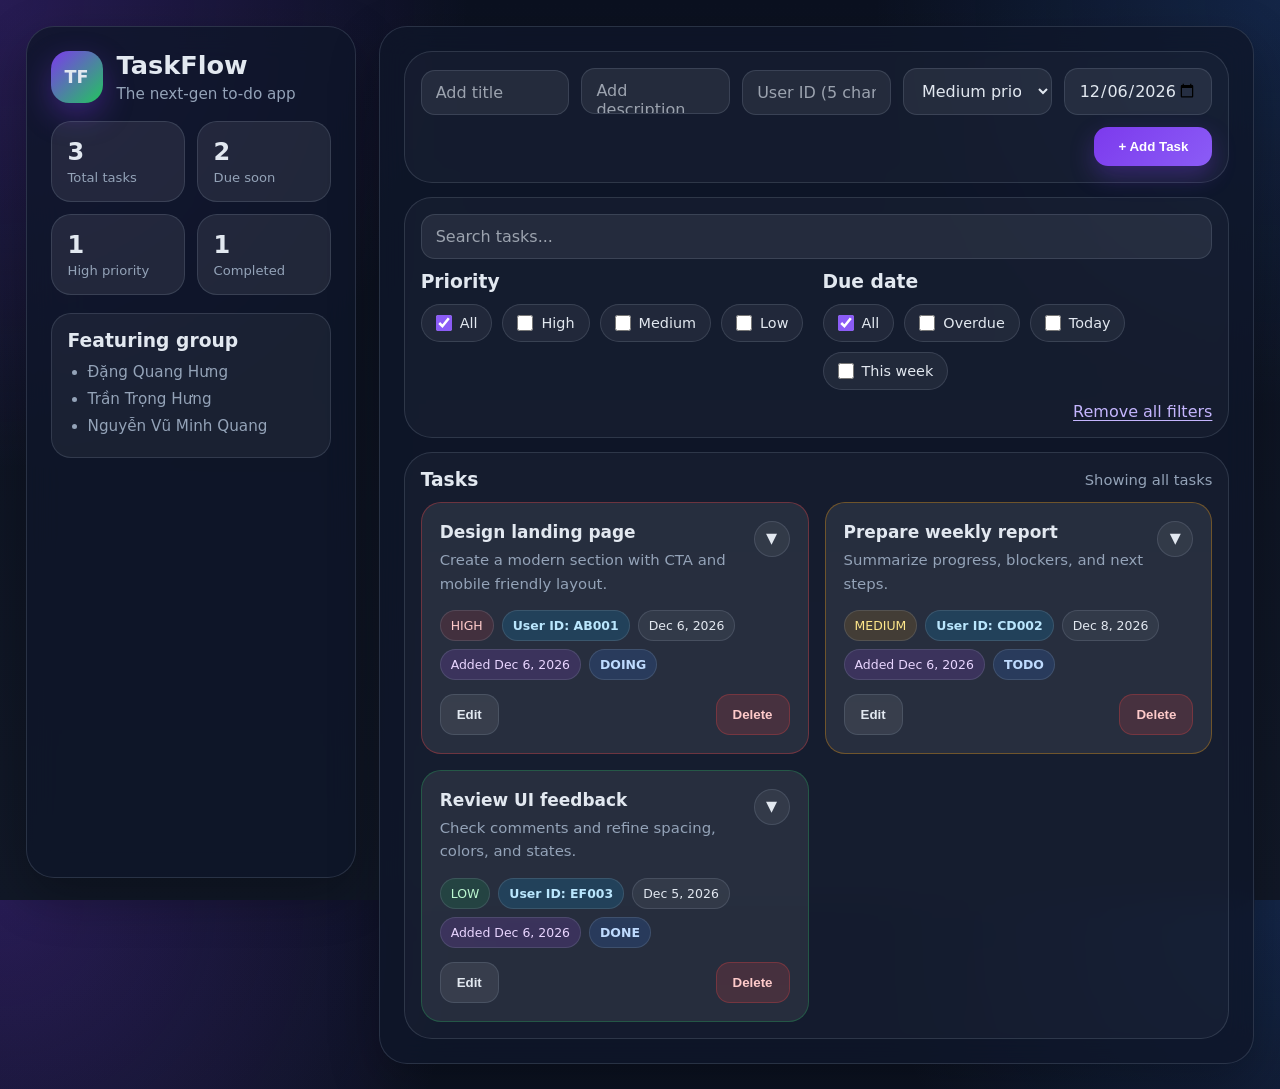
==== index.html @ d7f437a1 "tách thành nhiều file nhỏ" ====
<!DOCTYPE html>
<html lang="en">
<head>
  <meta charset="UTF-8" />
  <meta name="viewport" content="width=device-width, initial-scale=1.0" />
  <title>TaskFlow - The Next Gen To Do App</title>
  <link rel="stylesheet" href="styles.css" />
</head>
<body>
  <div class="app">
    <div class="shell">
      <aside class="panel sidebar">
        <div class="brand">
          <div class="logo">TF</div>
          <div>
            <h1>TaskFlow</h1>
            <p class="subtitle">The next-gen to-do app</p>
          </div>
        </div>

        <div class="stats">
          <div class="stat">
            <div class="value" id="totalCount">0</div>
            <div class="label">Total tasks</div>
          </div>
          <div class="stat">
            <div class="value" id="dueSoonCount">0</div>
            <div class="label">Due soon</div>
          </div>
          <div class="stat">
            <div class="value" id="highCount">0</div>
            <div class="label">High priority</div>
          </div>
          <div class="stat">
            <div class="value" id="doneCount">0</div>
            <div class="label">Completed</div>
          </div>
        </div>

        <div class="sidebar-note">
          <h3>Featuring group</h3>
          <ul>
            <li>Đặng Quang Hưng</li>
            <li>Trần Trọng Hưng</li>
            <li>Nguyễn Vũ Minh Quang</li>
          </ul>
        </div>
      </aside>

      <main class="panel main">
        <section class="top-card">
          <input id="quickTitle" type="text" placeholder="Add title" />
          <textarea id="quickDescription" placeholder="Add description"></textarea>
          <input id="quickUserId" type="text" placeholder="User ID (5 chars)" maxlength="5" minlength="5" />
          <select id="quickPriority" class="priority-select">
            <option value="low">Low priority</option>
            <option value="medium" selected>Medium priority</option>
            <option value="high">High priority</option>
          </select>
          <input id="quickDueDate" type="date" />
          <button class="btn toolbar-btn" id="quickAddTopBtn">+ Add Task</button>
          <div class="edit-strip" id="editStrip" style="display:none;">
            <button class="edit-link" id="cancelEditBtn" type="button">Cancel edit</button>
          </div>
        </section>

        <section class="filter-card">
          <div class="search-row">
            <input id="searchInput" type="text" placeholder="Search tasks..." />
          </div>
          <div class="filters-row">
            <div>
              <div class="section-heading">
                <h3>Priority</h3>
              </div>
              <div class="check-group" id="priorityChips">
                <label class="check-chip"><input type="checkbox" value="all" checked />All</label>
                <label class="check-chip"><input type="checkbox" value="high" />High</label>
                <label class="check-chip"><input type="checkbox" value="medium" />Medium</label>
                <label class="check-chip"><input type="checkbox" value="low" />Low</label>
              </div>
            </div>
            <div>
              <div class="section-heading">
                <h3>Due date</h3>
              </div>
              <div class="check-group" id="dateChips">
                <label class="check-chip"><input type="checkbox" value="all" checked />All</label>
                <label class="check-chip"><input type="checkbox" value="overdue" />Overdue</label>
                <label class="check-chip"><input type="checkbox" value="today" />Today</label>
                <label class="check-chip"><input type="checkbox" value="week" />This week</label>
              </div>
            </div>
          </div>
          <div style="display:flex; justify-content:flex-end;">
            <button class="clear-filters" id="clearFiltersBtn" type="button">Remove all filters</button>
          </div>
        </section>

        <section class="task-area">
          <div class="section-heading">
            <h3>Tasks</h3>
            <p id="filterSummary" class="toolbar-note"></p>
          </div>
          <div class="task-list" id="taskList"></div>
        </section>
      </main>
    </div>
  </div>
  <script src="script.js"></script>
</body>
</html>
---- styles.css ----
:root {
      --bg: #0f172a;
      --panel: rgba(15, 23, 42, 0.78);
      --card: rgba(255, 255, 255, 0.08);
      --text: #e2e8f0;
      --muted: #94a3b8;
      --line: rgba(148, 163, 184, 0.2);
      --primary: #7c3aed;
      --primary-2: #8b5cf6;
      --danger: #ef4444;
      --shadow: 0 18px 50px rgba(0, 0, 0, 0.28);
      --radius-xl: 28px;
      --radius-lg: 20px;
    }

    * { box-sizing: border-box; }
    html, body { height: 100%; }
    body {
      margin: 0;
      font-family: Inter, system-ui, -apple-system, Segoe UI, Roboto, Arial, sans-serif;
      color: var(--text);
      background:
        radial-gradient(circle at top left, rgba(124, 58, 237, 0.25), transparent 30%),
        radial-gradient(circle at top right, rgba(59, 130, 246, 0.18), transparent 26%),
        linear-gradient(180deg, #0b1120 0%, #111827 100%);
    }

    .app {
      min-height: 100vh;
      padding: clamp(12px, 2vw, 28px);
    }

    .shell {
      width: min(1440px, 100%);
      margin: 0 auto;
      display: grid;
      grid-template-columns: minmax(290px, 330px) minmax(0, 1fr);
      gap: clamp(16px, 1.8vw, 24px);
      align-items: start;
    }

    .panel {
      background: var(--panel);
      backdrop-filter: blur(16px);
      border: 1px solid var(--line);
      border-radius: var(--radius-xl);
      box-shadow: var(--shadow);
      overflow: hidden;
      min-width: 0;
    }

    .sidebar {
      min-height: calc(100vh - clamp(24px, 4vw, 48px));
      padding: clamp(18px, 2vw, 24px);
      display: flex;
      flex-direction: column;
      gap: 18px;
    }

    .brand {
      display: flex;
      align-items: center;
      gap: 14px;
    }

    .logo {
      width: 52px;
      height: 52px;
      border-radius: 18px;
      background: linear-gradient(135deg, var(--primary), #22c55e);
      display: grid;
      place-items: center;
      font-weight: 800;
      font-size: 1.1rem;
      box-shadow: 0 12px 30px rgba(124, 58, 237, 0.35);
    }

    h1, h2, h3, p { margin: 0; }
    h1 { font-size: 1.6rem; line-height: 1.1; }
    .subtitle { color: var(--muted); margin-top: 6px; font-size: 0.95rem; }

    .stats {
      display: grid;
      grid-template-columns: repeat(2, minmax(0, 1fr));
      gap: 12px;
    }

    .stat {
      padding: 16px;
      border-radius: var(--radius-lg);
      background: var(--card);
      border: 1px solid var(--line);
    }

    .stat .value { font-size: 1.5rem; font-weight: 800; }
    .stat .label { color: var(--muted); font-size: 0.82rem; margin-top: 4px; }

    .sidebar-note {
      padding: 16px;
      border-radius: var(--radius-lg);
      background: rgba(255,255,255,0.05);
      border: 1px solid var(--line);
    }

    .sidebar-note ul {
      margin: 8px 0 0;
      padding-left: 20px;
      color: var(--muted);
      line-height: 1.8;
      font-size: 0.95rem;
    }

    .main {
      min-width: 0;
      display: grid;
      gap: 14px;
      padding: clamp(18px, 2vw, 24px);
    }

    .top-card,
    .filter-card,
    .task-area {
      padding: 16px;
      border-radius: var(--radius-xl);
      border: 1px solid var(--line);
      background: rgba(255,255,255,0.03);
    }

    .top-card {
      display: grid;
      grid-template-columns: repeat(5, minmax(0, 1fr));
      grid-template-areas:
        "title desc userId priority date"
        ". . . . add";
      gap: 12px;
      align-items: end;
    }

    .top-card textarea {
      min-height: 46px;
      height: 46px;
      resize: none;
      align-self: center;
    }

    #quickTitle { grid-area: title; }
    #quickDescription { grid-area: desc; }
    #quickUserId { grid-area: userId; }
    #quickPriority { grid-area: priority; }
    #quickDueDate { grid-area: date; }

    .toolbar-btn {
      grid-area: add;
      justify-self: end;
      min-width: 118px;
      white-space: nowrap;
    }

    .edit-strip {
      grid-column: 1 / -1;
      display: flex;
      justify-content: flex-end;
      margin-top: 4px;
    }

    .edit-link,
    .clear-filters {
      border: none;
      background: transparent;
      color: #c4b5fd;
      cursor: pointer;
      font: inherit;
      padding: 0;
      text-decoration: underline;
      text-underline-offset: 3px;
    }

    .edit-link:hover,
    .clear-filters:hover { color: #e9d5ff; }

    .filter-card {
      display: grid;
      gap: 12px;
    }

    .search-row input { width: 100%; }

    .filters-row {
      display: grid;
      grid-template-columns: minmax(0, 1fr) minmax(0, 1fr);
      gap: 12px;
    }

    .section-heading {
      display: flex;
      justify-content: space-between;
      align-items: center;
      gap: 12px;
      margin-bottom: 12px;
    }

    .toolbar-note {
      color: var(--muted);
      font-size: 0.92rem;
    }

    .chip-group,
    .check-group {
      display: flex;
      flex-wrap: wrap;
      gap: 10px;
      align-items: center;
    }

    .check-chip {
      display: inline-flex;
      align-items: center;
      gap: 8px;
      border: 1px solid var(--line);
      background: rgba(255,255,255,0.06);
      color: var(--text);
      border-radius: 999px;
      padding: 10px 14px;
      cursor: pointer;
      font-size: 0.9rem;
      transition: 0.2s ease;
      white-space: nowrap;
      user-select: none;
    }

    .check-chip:hover {
      background: rgba(124, 58, 237, 0.14);
      border-color: rgba(124, 58, 237, 0.4);
    }

    .check-chip input {
      width: 16px;
      height: 16px;
      margin: 0;
      accent-color: #8b5cf6;
    }

    .btn {
      border: none;
      border-radius: 14px;
      padding: 12px 16px;
      font-weight: 700;
      cursor: pointer;
      transition: 0.2s ease;
      color: white;
      background: linear-gradient(135deg, var(--primary), var(--primary-2));
      box-shadow: 0 10px 24px rgba(124, 58, 237, 0.32);
    }
    .btn:hover { transform: translateY(-1px); }
    .btn.ghost {
      background: rgba(255,255,255,0.08);
      box-shadow: none;
      border: 1px solid var(--line);
      color: var(--text);
    }
    .btn.danger {
      background: rgba(239, 68, 68, 0.16);
      color: #fecaca;
      box-shadow: none;
      border: 1px solid rgba(239, 68, 68, 0.28);
    }

    input, select, textarea {
      width: 100%;
      border: 1px solid var(--line);
      background: rgba(255,255,255,0.07);
      color: var(--text);
      border-radius: 14px;
      padding: 12px 14px;
      outline: none;
      font: inherit;
    }

    input::placeholder, textarea::placeholder { color: #9ca3af; }
    input:focus, select:focus, textarea:focus {
      border-color: rgba(124,58,237,0.8);
      box-shadow: 0 0 0 3px rgba(124,58,237,0.18);
    }

    .priority-select option { background: #111827; }

    .task-list {
      display: grid;
      grid-template-columns: repeat(auto-fit, minmax(290px, 1fr));
      gap: 16px;
      align-items: stretch;
    }

    .task {
      background: var(--card);
      border: 1px solid var(--line);
      border-radius: var(--radius-lg);
      padding: 18px;
      display: grid;
      gap: 14px;
      min-height: 210px;
      min-width: 0;
    }

    .top-priority { border-color: rgba(239,68,68,0.35); }
    .medium-priority { border-color: rgba(245,158,11,0.35); }
    .low-priority { border-color: rgba(34,197,94,0.28); }

    .task-head {
      display: flex;
      justify-content: space-between;
      align-items: flex-start;
      gap: 10px;
    }

    .task-title {
      font-size: 1.06rem;
      font-weight: 800;
      line-height: 1.35;
    }

    .task-desc {
      color: var(--muted);
      font-size: 0.93rem;
      line-height: 1.55;
      margin-top: 6px;
    }

    .task-priority-wrap {
      position: relative;
      flex-shrink: 0;
    }

    .user-id-badge {
      background: rgba(59,130,246,0.14);
      color: #bfdbfe;
    }

    .priority-dropdown { position: relative; }

    .priority-toggle {
      display: inline-flex;
      align-items: center;
      justify-content: center;
      gap: 0;
      width: 36px;
      height: 36px;
      padding: 0;
      border-radius: 999px;
      border: 1px solid var(--line);
      background: rgba(255,255,255,0.06);
      color: var(--text);
      cursor: pointer;
      font: inherit;
      line-height: 1;
    }

    .priority-toggle:hover {
      background: rgba(124,58,237,0.14);
      border-color: rgba(124,58,237,0.4);
    }

    .priority-arrow {
      display: inline-block;
      transition: transform 0.18s ease;
      font-size: 0.9rem;
      transform: rotate(0deg);
    }

    .priority-dropdown.open .priority-arrow {
      transform: rotate(180deg);
    }

    .priority-menu {
      position: absolute;
      top: calc(100% + 8px);
      right: 0;
      z-index: 5;
      display: none;
      min-width: 150px;
      padding: 8px;
      border-radius: 16px;
      background: #111827;
      border: 1px solid var(--line);
      box-shadow: var(--shadow);
    }

    .priority-dropdown.open .priority-menu {
      display: grid;
      gap: 6px;
    }

    .status-option {
      width: 100%;
      border: 1px solid transparent;
      background: transparent;
      color: var(--text);
      text-align: left;
      border-radius: 12px;
      padding: 10px 12px;
      cursor: pointer;
      font: inherit;
    }

    .status-option:hover {
      background: rgba(124, 58, 237, 0.16);
      border-color: rgba(124, 58, 237, 0.25);
    }

    .meta {
      display: flex;
      flex-wrap: wrap;
      gap: 8px;
    }

    .badge {
      font-size: 0.78rem;
      padding: 7px 10px;
      border-radius: 999px;
      border: 1px solid var(--line);
      background: rgba(255,255,255,0.06);
      color: var(--text);
      white-space: nowrap;
    }

    .pri-high { background: rgba(239,68,68,0.14); color: #fecaca; }
    .pri-med { background: rgba(245,158,11,0.14); color: #fde68a; }
    .pri-low { background: rgba(34,197,94,0.14); color: #bbf7d0; }
    .overdue { background: rgba(239,68,68,0.16); color: #fecaca; }
    .status-badge { background: rgba(59,130,246,0.16); color: #bfdbfe; font-weight: 800; }
    .created-badge { background: rgba(168,85,247,0.16); color: #e9d5ff; }
    .user-badge { background: rgba(14,165,233,0.16); color: #bae6fd; font-weight: 800; }

    .task-footer {
      display: flex;
      justify-content: space-between;
      align-items: center;
      gap: 10px;
      margin-top: auto;
    }

    .empty {
      padding: 42px 20px;
      text-align: center;
      border: 1px dashed rgba(148, 163, 184, 0.3);
      border-radius: var(--radius-xl);
      color: var(--muted);
      background: rgba(255,255,255,0.03);
      grid-column: 1 / -1;
    }

    @media (max-width: 1180px) {
      .shell {
        grid-template-columns: minmax(280px, 320px) minmax(0, 1fr);
      }
      .top-card {
        grid-template-columns: repeat(2, minmax(0, 1fr));
        grid-template-areas:
          "title desc"
          "userId priority"
          "date add";
      }
      .toolbar-btn {
        justify-self: end;
        width: min(180px, 100%);
      }
      .task-list {
        grid-template-columns: repeat(auto-fit, minmax(260px, 1fr));
      }
    }

    @media (max-width: 980px), (orientation: portrait) {
      .shell { grid-template-columns: 1fr; }
      .sidebar { min-height: auto; }

      .top-card {
        grid-template-columns: 1fr;
        grid-template-areas:
          "title"
          "desc"
          "userId"
          "priority"
          "date"
          "add";
      }

      .filters-row {
        grid-template-columns: 1fr;
      }

      .toolbar-btn {
        justify-self: stretch;
        width: 100%;
        min-width: 0;
      }

      .task-list {
        grid-template-columns: repeat(auto-fit, minmax(240px, 1fr));
      }
    }

    @media (max-width: 720px) {
      .app { padding: 12px; }
      .sidebar, .main { padding: 18px; }
      .stats { grid-template-columns: 1fr 1fr; }
      .task-list { grid-template-columns: 1fr; }
      .toolbar-btn { width: 100%; }
      .priority-toggle { min-width: 112px; }
    }

    @media (orientation: landscape) and (max-height: 700px) {
      .app { padding: 12px; }
      .shell {
        width: 100%;
        grid-template-columns: minmax(260px, 300px) minmax(0, 1fr);
      }
      .sidebar {
        min-height: calc(100vh - 24px);
      }
      .task { min-height: 190px; }
    }

    @media (min-width: 1440px) {
      .shell {
        grid-template-columns: minmax(340px, 380px) minmax(0, 1fr);
      }
      .task-list { grid-template-columns: repeat(auto-fit, minmax(300px, 1fr)); }
      .sidebar, .main { padding: 28px; }
    }

    @media (min-width: 1920px) {
      .shell {
        width: min(1640px, 100%);
        grid-template-columns: minmax(360px, 420px) minmax(0, 1fr);
      }
      .task-list { grid-template-columns: repeat(auto-fit, minmax(320px, 1fr)); }
    }
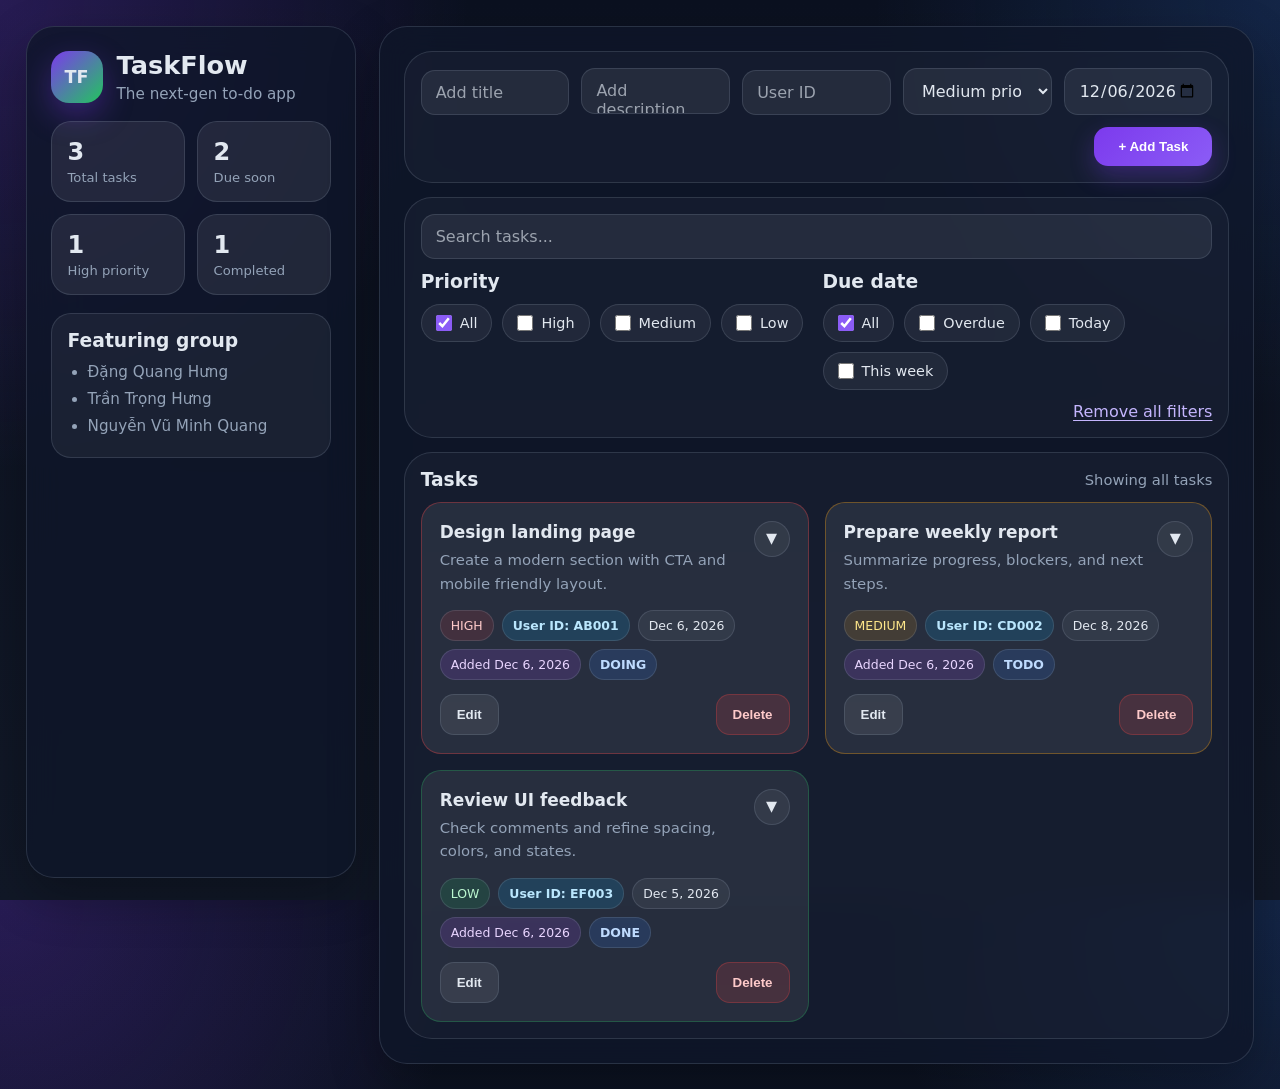
==== commit c11f7540: "Change to suit backend and add API" ====
--- a/index.html
+++ b/index.html
@@ -51,7 +51,7 @@
         <section class="top-card">
           <input id="quickTitle" type="text" placeholder="Add title" />
           <textarea id="quickDescription" placeholder="Add description"></textarea>
-          <input id="quickUserId" type="text" placeholder="User ID (5 chars)" maxlength="5" minlength="5" />
+          <input id="quickUserId" type="text" placeholder="User ID" />
           <select id="quickPriority" class="priority-select">
             <option value="low">Low priority</option>
             <option value="medium" selected>Medium priority</option>
@@ -107,6 +107,8 @@
       </main>
     </div>
   </div>
-  <script src="script.js"></script>
+
+  
+  <script type="module" src="script.js"></script>
 </body>
 </html>
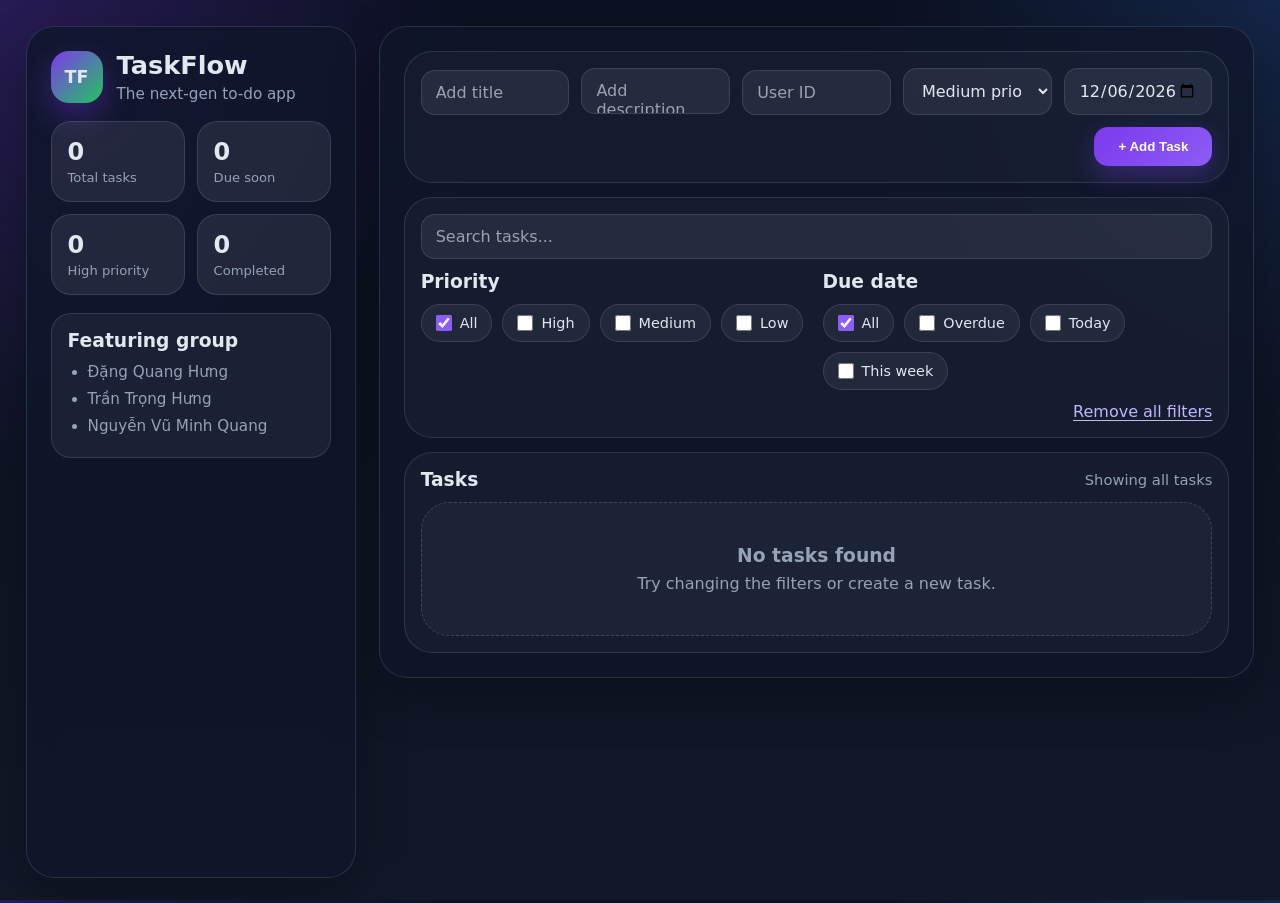
==== commit c5f837d7: "update" ====
--- a/index.html
+++ b/index.html
@@ -4,7 +4,545 @@
   <meta charset="UTF-8" />
   <meta name="viewport" content="width=device-width, initial-scale=1.0" />
   <title>TaskFlow - The Next Gen To Do App</title>
-  <link rel="stylesheet" href="styles.css" />
+  <style>
+    :root {
+      --bg: #0f172a;
+      --panel: rgba(15, 23, 42, 0.78);
+      --card: rgba(255, 255, 255, 0.08);
+      --text: #e2e8f0;
+      --muted: #94a3b8;
+      --line: rgba(148, 163, 184, 0.2);
+      --primary: #7c3aed;
+      --primary-2: #8b5cf6;
+      --danger: #ef4444;
+      --shadow: 0 18px 50px rgba(0, 0, 0, 0.28);
+      --radius-xl: 28px;
+      --radius-lg: 20px;
+    }
+
+    * { box-sizing: border-box; }
+    html, body { height: 100%; }
+    body {
+      margin: 0;
+      font-family: Inter, system-ui, -apple-system, Segoe UI, Roboto, Arial, sans-serif;
+      color: var(--text);
+      background:
+        radial-gradient(circle at top left, rgba(124, 58, 237, 0.25), transparent 30%),
+        radial-gradient(circle at top right, rgba(59, 130, 246, 0.18), transparent 26%),
+        linear-gradient(180deg, #0b1120 0%, #111827 100%);
+    }
+
+    .app {
+      min-height: 100vh;
+      padding: clamp(12px, 2vw, 28px);
+    }
+
+    .shell {
+      width: min(1440px, 100%);
+      margin: 0 auto;
+      display: grid;
+      grid-template-columns: minmax(290px, 330px) minmax(0, 1fr);
+      gap: clamp(16px, 1.8vw, 24px);
+      align-items: start;
+    }
+
+    .panel {
+      background: var(--panel);
+      backdrop-filter: blur(16px);
+      border: 1px solid var(--line);
+      border-radius: var(--radius-xl);
+      box-shadow: var(--shadow);
+      overflow: hidden;
+      min-width: 0;
+    }
+
+    .sidebar {
+      min-height: calc(100vh - clamp(24px, 4vw, 48px));
+      padding: clamp(18px, 2vw, 24px);
+      display: flex;
+      flex-direction: column;
+      gap: 18px;
+    }
+
+    .brand {
+      display: flex;
+      align-items: center;
+      gap: 14px;
+    }
+
+    .logo {
+      width: 52px;
+      height: 52px;
+      border-radius: 18px;
+      background: linear-gradient(135deg, var(--primary), #22c55e);
+      display: grid;
+      place-items: center;
+      font-weight: 800;
+      font-size: 1.1rem;
+      box-shadow: 0 12px 30px rgba(124, 58, 237, 0.35);
+    }
+
+    h1, h2, h3, p { margin: 0; }
+    h1 { font-size: 1.6rem; line-height: 1.1; }
+    .subtitle { color: var(--muted); margin-top: 6px; font-size: 0.95rem; }
+
+    .stats {
+      display: grid;
+      grid-template-columns: repeat(2, minmax(0, 1fr));
+      gap: 12px;
+    }
+
+    .stat {
+      padding: 16px;
+      border-radius: var(--radius-lg);
+      background: var(--card);
+      border: 1px solid var(--line);
+    }
+
+    .stat .value { font-size: 1.5rem; font-weight: 800; }
+    .stat .label { color: var(--muted); font-size: 0.82rem; margin-top: 4px; }
+
+    .sidebar-note {
+      padding: 16px;
+      border-radius: var(--radius-lg);
+      background: rgba(255,255,255,0.05);
+      border: 1px solid var(--line);
+    }
+
+    .sidebar-note ul {
+      margin: 8px 0 0;
+      padding-left: 20px;
+      color: var(--muted);
+      line-height: 1.8;
+      font-size: 0.95rem;
+    }
+
+    .main {
+      min-width: 0;
+      display: grid;
+      gap: 14px;
+      padding: clamp(18px, 2vw, 24px);
+    }
+
+    .top-card,
+    .filter-card,
+    .task-area {
+      padding: 16px;
+      border-radius: var(--radius-xl);
+      border: 1px solid var(--line);
+      background: rgba(255,255,255,0.03);
+    }
+
+    .top-card {
+      display: grid;
+      grid-template-columns: repeat(5, minmax(0, 1fr));
+      grid-template-areas:
+        "title desc userId priority date"
+        ". . . . add";
+      gap: 12px;
+      align-items: end;
+    }
+
+    .top-card textarea {
+      min-height: 46px;
+      height: 46px;
+      resize: none;
+      align-self: center;
+    }
+
+    #quickTitle { grid-area: title; }
+    #quickDescription { grid-area: desc; }
+    #quickUserId { grid-area: userId; }
+    #quickPriority { grid-area: priority; }
+    #quickDueDate { grid-area: date; }
+
+    .toolbar-btn {
+      grid-area: add;
+      justify-self: end;
+      min-width: 118px;
+      white-space: nowrap;
+    }
+
+    .edit-strip {
+      grid-column: 1 / -1;
+      display: flex;
+      justify-content: flex-end;
+      margin-top: 4px;
+    }
+
+    .edit-link,
+    .clear-filters {
+      border: none;
+      background: transparent;
+      color: #c4b5fd;
+      cursor: pointer;
+      font: inherit;
+      padding: 0;
+      text-decoration: underline;
+      text-underline-offset: 3px;
+    }
+
+    .edit-link:hover,
+    .clear-filters:hover { color: #e9d5ff; }
+
+    .filter-card {
+      display: grid;
+      gap: 12px;
+    }
+
+    .search-row input { width: 100%; }
+
+    .filters-row {
+      display: grid;
+      grid-template-columns: minmax(0, 1fr) minmax(0, 1fr);
+      gap: 12px;
+    }
+
+    .section-heading {
+      display: flex;
+      justify-content: space-between;
+      align-items: center;
+      gap: 12px;
+      margin-bottom: 12px;
+    }
+
+    .toolbar-note {
+      color: var(--muted);
+      font-size: 0.92rem;
+    }
+
+    .chip-group,
+    .check-group {
+      display: flex;
+      flex-wrap: wrap;
+      gap: 10px;
+      align-items: center;
+    }
+
+    .check-chip {
+      display: inline-flex;
+      align-items: center;
+      gap: 8px;
+      border: 1px solid var(--line);
+      background: rgba(255,255,255,0.06);
+      color: var(--text);
+      border-radius: 999px;
+      padding: 10px 14px;
+      cursor: pointer;
+      font-size: 0.9rem;
+      transition: 0.2s ease;
+      white-space: nowrap;
+      user-select: none;
+    }
+
+    .check-chip:hover {
+      background: rgba(124, 58, 237, 0.14);
+      border-color: rgba(124, 58, 237, 0.4);
+    }
+
+    .check-chip input {
+      width: 16px;
+      height: 16px;
+      margin: 0;
+      accent-color: #8b5cf6;
+    }
+
+    .btn {
+      border: none;
+      border-radius: 14px;
+      padding: 12px 16px;
+      font-weight: 700;
+      cursor: pointer;
+      transition: 0.2s ease;
+      color: white;
+      background: linear-gradient(135deg, var(--primary), var(--primary-2));
+      box-shadow: 0 10px 24px rgba(124, 58, 237, 0.32);
+    }
+    .btn:hover { transform: translateY(-1px); }
+    .btn.ghost {
+      background: rgba(255,255,255,0.08);
+      box-shadow: none;
+      border: 1px solid var(--line);
+      color: var(--text);
+    }
+    .btn.danger {
+      background: rgba(239, 68, 68, 0.16);
+      color: #fecaca;
+      box-shadow: none;
+      border: 1px solid rgba(239, 68, 68, 0.28);
+    }
+
+    input, select, textarea {
+      width: 100%;
+      border: 1px solid var(--line);
+      background: rgba(255,255,255,0.07);
+      color: var(--text);
+      border-radius: 14px;
+      padding: 12px 14px;
+      outline: none;
+      font: inherit;
+    }
+
+    input::placeholder, textarea::placeholder { color: #9ca3af; }
+    input:focus, select:focus, textarea:focus {
+      border-color: rgba(124,58,237,0.8);
+      box-shadow: 0 0 0 3px rgba(124,58,237,0.18);
+    }
+
+    .priority-select option { background: #111827; }
+
+    .task-list {
+      display: grid;
+      grid-template-columns: repeat(auto-fit, minmax(290px, 1fr));
+      gap: 16px;
+      align-items: stretch;
+    }
+
+    .task {
+      background: var(--card);
+      border: 1px solid var(--line);
+      border-radius: var(--radius-lg);
+      padding: 18px;
+      display: grid;
+      gap: 14px;
+      min-height: 210px;
+      min-width: 0;
+    }
+
+    .top-priority { border-color: rgba(239,68,68,0.35); }
+    .medium-priority { border-color: rgba(245,158,11,0.35); }
+    .low-priority { border-color: rgba(34,197,94,0.28); }
+
+    .task-head {
+      display: flex;
+      justify-content: space-between;
+      align-items: flex-start;
+      gap: 10px;
+    }
+
+    .task-title {
+      font-size: 1.06rem;
+      font-weight: 800;
+      line-height: 1.35;
+    }
+
+    .task-desc {
+      color: var(--muted);
+      font-size: 0.93rem;
+      line-height: 1.55;
+      margin-top: 6px;
+    }
+
+    .task-priority-wrap {
+      position: relative;
+      flex-shrink: 0;
+    }
+
+    .user-id-badge {
+      background: rgba(59,130,246,0.14);
+      color: #bfdbfe;
+    }
+
+    .priority-dropdown { position: relative; }
+
+    .priority-toggle {
+      display: inline-flex;
+      align-items: center;
+      justify-content: center;
+      gap: 0;
+      width: 36px;
+      height: 36px;
+      padding: 0;
+      border-radius: 999px;
+      border: 1px solid var(--line);
+      background: rgba(255,255,255,0.06);
+      color: var(--text);
+      cursor: pointer;
+      font: inherit;
+      line-height: 1;
+    }
+
+    .priority-toggle:hover {
+      background: rgba(124,58,237,0.14);
+      border-color: rgba(124,58,237,0.4);
+    }
+
+    .priority-arrow {
+      display: inline-block;
+      transition: transform 0.18s ease;
+      font-size: 0.9rem;
+      transform: rotate(0deg);
+    }
+
+    .priority-dropdown.open .priority-arrow {
+      transform: rotate(180deg);
+    }
+
+    .priority-menu {
+      position: absolute;
+      top: calc(100% + 8px);
+      right: 0;
+      z-index: 5;
+      display: none;
+      min-width: 150px;
+      padding: 8px;
+      border-radius: 16px;
+      background: #111827;
+      border: 1px solid var(--line);
+      box-shadow: var(--shadow);
+    }
+
+    .priority-dropdown.open .priority-menu {
+      display: grid;
+      gap: 6px;
+    }
+
+    .status-option {
+      width: 100%;
+      border: 1px solid transparent;
+      background: transparent;
+      color: var(--text);
+      text-align: left;
+      border-radius: 12px;
+      padding: 10px 12px;
+      cursor: pointer;
+      font: inherit;
+    }
+
+    .status-option:hover {
+      background: rgba(124, 58, 237, 0.16);
+      border-color: rgba(124, 58, 237, 0.25);
+    }
+
+    .meta {
+      display: flex;
+      flex-wrap: wrap;
+      gap: 8px;
+    }
+
+    .badge {
+      font-size: 0.78rem;
+      padding: 7px 10px;
+      border-radius: 999px;
+      border: 1px solid var(--line);
+      background: rgba(255,255,255,0.06);
+      color: var(--text);
+      white-space: nowrap;
+    }
+
+    .pri-high { background: rgba(239,68,68,0.14); color: #fecaca; }
+    .pri-med { background: rgba(245,158,11,0.14); color: #fde68a; }
+    .pri-low { background: rgba(34,197,94,0.14); color: #bbf7d0; }
+    .overdue { background: rgba(239,68,68,0.16); color: #fecaca; }
+    .status-badge { background: rgba(59,130,246,0.16); color: #bfdbfe; font-weight: 800; }
+    .created-badge { background: rgba(168,85,247,0.16); color: #e9d5ff; }
+    .user-badge { background: rgba(14,165,233,0.16); color: #bae6fd; font-weight: 800; }
+
+    .task-footer {
+      display: flex;
+      justify-content: space-between;
+      align-items: center;
+      gap: 10px;
+      margin-top: auto;
+    }
+
+    .empty {
+      padding: 42px 20px;
+      text-align: center;
+      border: 1px dashed rgba(148, 163, 184, 0.3);
+      border-radius: var(--radius-xl);
+      color: var(--muted);
+      background: rgba(255,255,255,0.03);
+      grid-column: 1 / -1;
+    }
+
+    @media (max-width: 1180px) {
+      .shell {
+        grid-template-columns: minmax(280px, 320px) minmax(0, 1fr);
+      }
+      .top-card {
+        grid-template-columns: repeat(2, minmax(0, 1fr));
+        grid-template-areas:
+          "title desc"
+          "userId priority"
+          "date add";
+      }
+      .toolbar-btn {
+        justify-self: end;
+        width: min(180px, 100%);
+      }
+      .task-list {
+        grid-template-columns: repeat(auto-fit, minmax(260px, 1fr));
+      }
+    }
+
+    @media (max-width: 980px), (orientation: portrait) {
+      .shell { grid-template-columns: 1fr; }
+      .sidebar { min-height: auto; }
+
+      .top-card {
+        grid-template-columns: 1fr;
+        grid-template-areas:
+          "title"
+          "desc"
+          "userId"
+          "priority"
+          "date"
+          "add";
+      }
+
+      .filters-row {
+        grid-template-columns: 1fr;
+      }
+
+      .toolbar-btn {
+        justify-self: stretch;
+        width: 100%;
+        min-width: 0;
+      }
+
+      .task-list {
+        grid-template-columns: repeat(auto-fit, minmax(240px, 1fr));
+      }
+    }
+
+    @media (max-width: 720px) {
+      .app { padding: 12px; }
+      .sidebar, .main { padding: 18px; }
+      .stats { grid-template-columns: 1fr 1fr; }
+      .task-list { grid-template-columns: 1fr; }
+      .toolbar-btn { width: 100%; }
+      .priority-toggle { min-width: 112px; }
+    }
+
+    @media (orientation: landscape) and (max-height: 700px) {
+      .app { padding: 12px; }
+      .shell {
+        width: 100%;
+        grid-template-columns: minmax(260px, 300px) minmax(0, 1fr);
+      }
+      .sidebar {
+        min-height: calc(100vh - 24px);
+      }
+      .task { min-height: 190px; }
+    }
+
+    @media (min-width: 1440px) {
+      .shell {
+        grid-template-columns: minmax(340px, 380px) minmax(0, 1fr);
+      }
+      .task-list { grid-template-columns: repeat(auto-fit, minmax(300px, 1fr)); }
+      .sidebar, .main { padding: 28px; }
+    }
+
+    @media (min-width: 1920px) {
+      .shell {
+        width: min(1640px, 100%);
+        grid-template-columns: minmax(360px, 420px) minmax(0, 1fr);
+      }
+      .task-list { grid-template-columns: repeat(auto-fit, minmax(320px, 1fr)); }
+    }
+  </style>
 </head>
 <body>
   <div class="app">
@@ -51,7 +589,7 @@
         <section class="top-card">
           <input id="quickTitle" type="text" placeholder="Add title" />
           <textarea id="quickDescription" placeholder="Add description"></textarea>
-          <input id="quickUserId" type="text" placeholder="User ID" />
+          <input id="quickUserId" type="text" placeholder="User ID" maxlength="20" />
           <select id="quickPriority" class="priority-select">
             <option value="low">Low priority</option>
             <option value="medium" selected>Medium priority</option>
@@ -108,7 +646,6 @@
     </div>
   </div>
 
-  
   <script type="module" src="script.js"></script>
 </body>
 </html>
